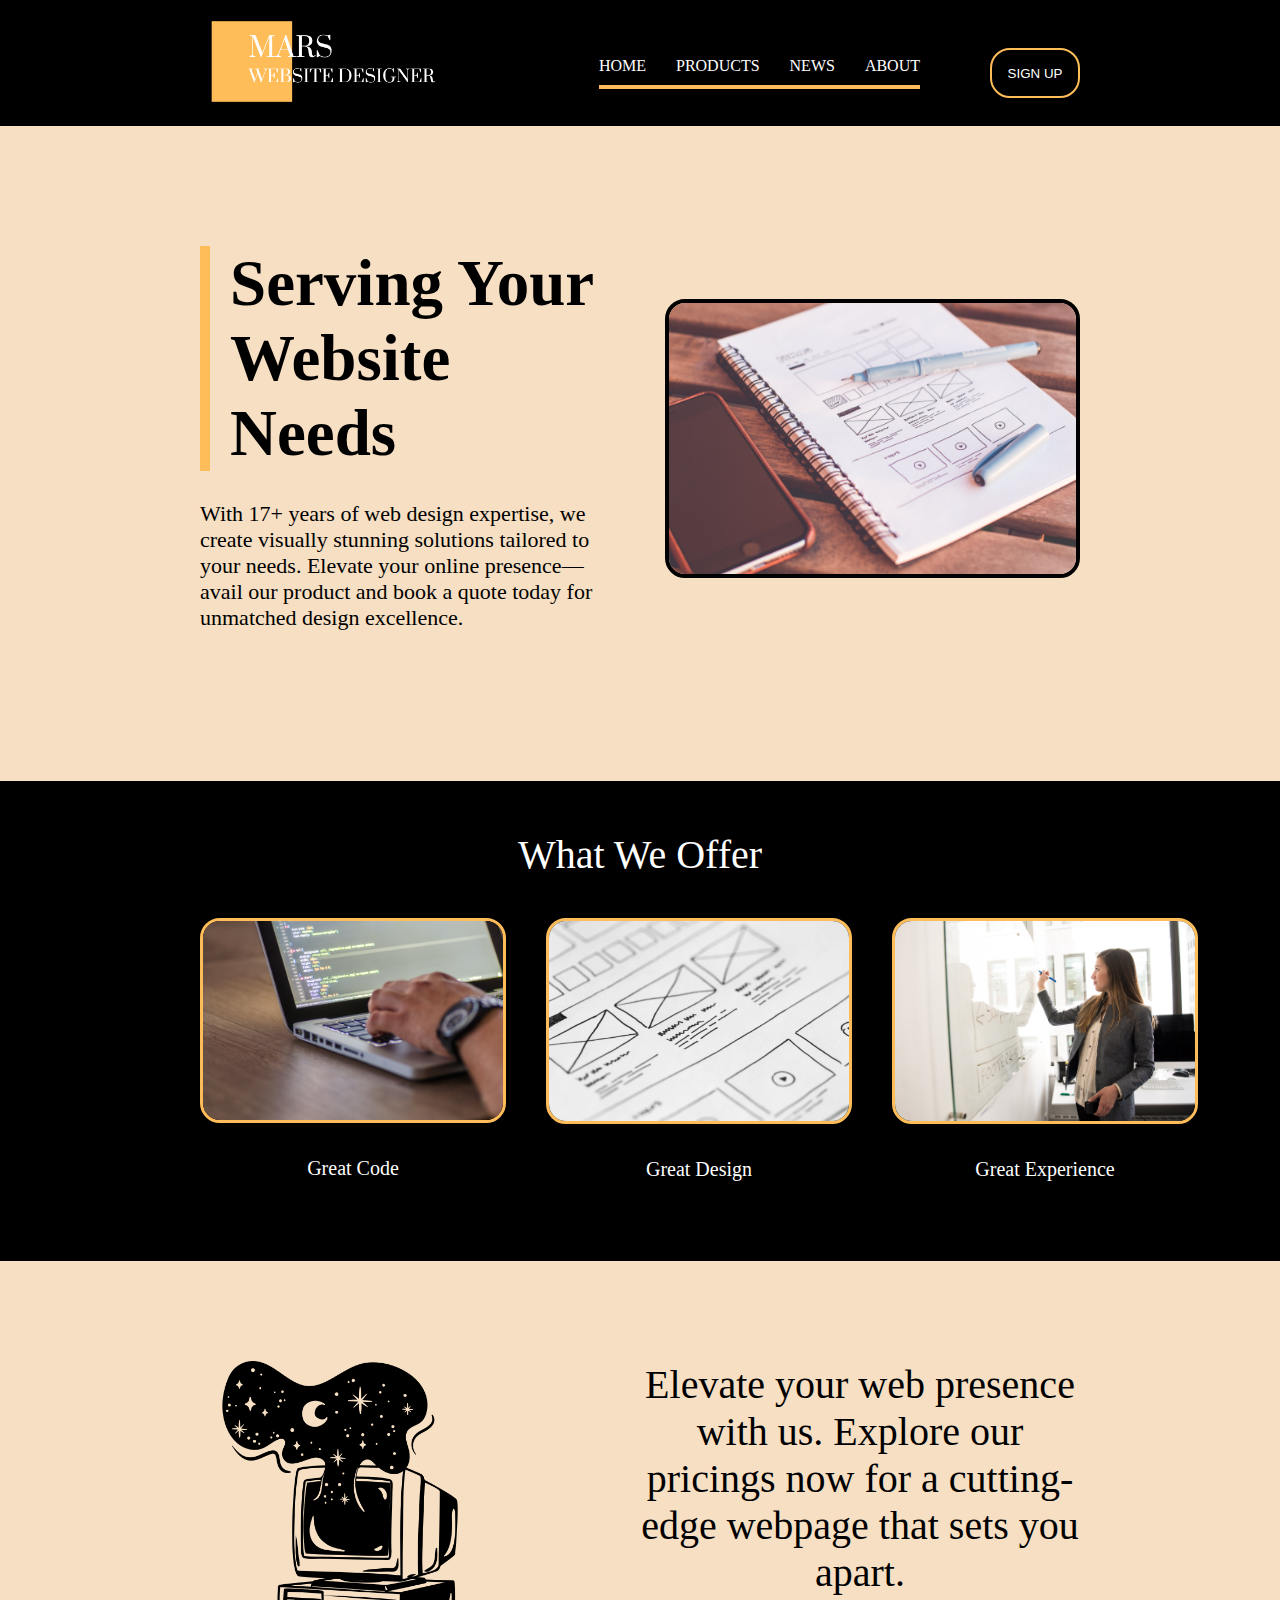
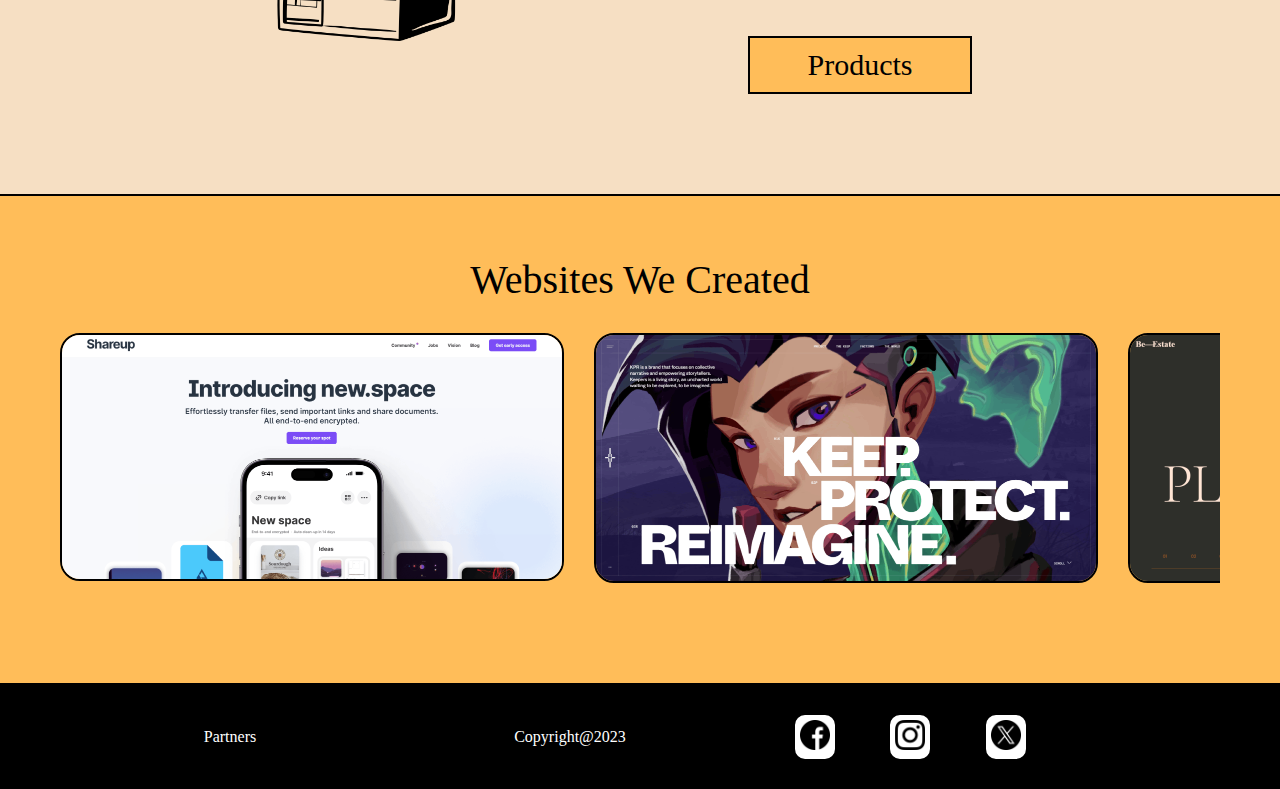
==== index.html @ 75f7fe82 "Moved Index to Root" ====
<!DOCTYPE html>
<html lang="en">
<head>
    <meta charset="UTF-8">
    <meta name="viewport" content="width=device-width, initial-scale=1.0">
    <title>Company Name: Home Page</title>
    <link rel="stylesheet" href="styles/styles.css">
</head>
<body>
   <div class="container">
        <div class="header content">
            <div class="left-side">
                <img src="resources/logo.png" alt="logo">
            </div>
            <div class="right-side">
                <ul>
                    <li><a href="#">HOME</a></li>
                    <li><a href="#">PRODUCTS</a></li>
                    <li><a href="#">NEWS</a></li>
                    <li><a href="#">ABOUT</a></li> 
                </ul>
                <a href="#"><button>SIGN UP</button></a>
            </div>
        </div>

        <div class="hero content">
            <div class="left-side">
                <div class="main-text">
                    <p>Serving Your Website Needs</p>
                </div>
                <div class="supplement-text">
                    <p>With 17+ years of web design expertise, we create visually stunning
                         solutions tailored to your needs. Elevate your online presence—avail our 
                         product and book a quote today for unmatched design excellence.</p>
                </div>
            </div>         
            <div class="right-side">
                    <img src="resources/homepage/hero.jpg" alt="Designing Image">
            </div>
        </div>

        <div class="offer-section content">
            <div class="top-content">
                <p>What We Offer</p>
            </div>
            <div class="bottom-content">
                <div class="first-offer offer">
                    <div class="top">
                        <img src="resources/homepage/coding.jpg" alt="Coding Image">
                    </div>
                    <div class="bottom">
                        <p>Great Code</p>
                    </div>
                </div>
                <div class="second-offer offer">
                    <div class="top">
                        <img src="resources/homepage/design.jpg" alt="Deisgn Image">
                    </div>
                    <div class="bottom">
                        <p>Great Design</p>
                    </div>
                </div>
                <div class="third-offer offer">
                    <div class="top">
                        <img src="resources/homepage/experience.jpg" alt="Experience Image">
                    </div>
                    <div class="bottom">
                        <p>Great Experience</p>
                    </div>
                </div>
            </div>
        </div>

        <div class="product-section content">
            <div class="left-side">
                <img src="resources/homepage/videogame.png" alt="Creativity Image">
            </div>

            <div class="right-side">
                <p>Elevate your web presence with us. Explore our pricings now for a cutting-edge 
                    webpage that sets you apart.
                </p>
                <a href="#">Products</a>
            </div>
        </div>

        <div class="portfolio-section content">
            <div class="top-content">
                <p>Websites We Created</p>
            </div>
            <div class="image-wrapper">
                <div class="image-list">
                    <img src="resources/homepage/picture_sliders/image_1.png" alt="website 1" class="image-item">
                    <img src="resources/homepage/picture_sliders/image_2.png" alt="website 2" class="image-item">
                    <img src="resources/homepage/picture_sliders/image_3.png" alt="website 3" class="image-item">
                    <img src="resources/homepage/picture_sliders/image_4.png" alt="website 4" class="image-item">
                    <img src="resources/homepage/picture_sliders/image_5.png" alt="website 5" class="image-item">
                    <img src="resources/homepage/picture_sliders/image_6.png" alt="website 6" class="image-item">
                </div>
            </div>
        </div>
        
        <div class="footer content">
            <a href="#">Partners</a>
            <p>Copyright@2023</p>
            <div class="social-media">
                <a href="https://www.facebook.com" target="_blank" class="logo"><img src="resources/homepage/social_media/facebook.png" alt="Facebook Logo" class="soc-med"></a>
                <a href="https://www.instagram.com" target="_blank" class="logo"><img src="resources/homepage/social_media/instagram.png" alt="Instagram Logo" class="soc-med"></a>
                <a href="https://www.twitter.com" target="_blank" class="logo"><img src="resources/homepage/social_media/twitter.png" alt="Twitter Logo" class="soc-med"></a>
            </div>
        </div>
   </div> 
</body>
</html>
---- styles/styles.css ----
body{
    margin: 0;
    padding: 0;
    background-color: #f6dfc3;
}

.container{
    display: flex;
    flex-direction: column;
}

.content{
    padding: 0 200px;
}

p{
    margin: 0px;
}

.header{
    display: flex;
    background-color: black;
    color: white;
    align-items: center;
    justify-content: space-between;
}

.header *{
    flex: 1;
}

.header .left-side img{
    width: 240px;
    padding-top: 10px;    
}

.header .right-side{
    display: flex;
    justify-content: center;
    align-items: center;
    gap: 70px;
    padding-top: 20px;
}
.header .right-side *{
    flex: 1;
}

.header .right-side ul{
    list-style-type: none;
    display: flex;
    padding: 0;
    gap: 30px;
    border-bottom: 4px solid #FFBD59;
    padding-bottom: 10px;
}

.header .right-side ul li{
    flex: 1;
}

.header .right-side ul li a{
    text-decoration: none;
    color: white;
}

.header .right-side button{
    border: 2px solid #FFBD59;
    color: white;
    background-color: black;
    border-radius: 20px;
    height: 50px;
    width: 90px;
}

.hero{
    padding-top: 120px;
    padding-bottom: 150px;
    display: flex;
    justify-content: space-between;
    gap: 50px;
}

.hero *{
    flex: 1;
}

.hero .left-side{
    display: flex;
    flex-direction: column;
    gap: 30px;
}

.hero .left-side .main-text{
    font-size: 65px;
    font-weight: bold;
    flex-basis:auto;
    border-left: 10px solid #FFBD59;
    padding-left: 20px;
}


.hero .left-side .supplement-text{
    font-size: 22px;
    
}

.hero .right-side{
    display: flex;
    align-items: center;
    justify-content: center;
}

.hero .right-side img{
    width: 200px;
    border: 4px solid black;
    border-radius: 20px;
}

.offer-section{
    background-color: black;
    display: flex;
    flex-direction: column;
    color: white;
    padding-top: 50px;
    padding-bottom: 80px;
    justify-content: center;
    gap: 40px;
}

.offer-section .offer{
    display: flex;
    flex-direction: column;
    gap: 30px;
}

.offer-section .offer *{
    flex: 1;
}

.offer-section .top-content{
    font-size: 40px;
    text-align: center;
}

.offer-section .bottom-content{
    display: flex;
    justify-content: space-between;
    gap: 40px;
}

.offer-section .bottom-content *{
    flex: 1;
}

.offer-section .bottom-content .top img{
    width: 300px;
    border: 3px solid #FFBD59;
    border-radius: 20px;
}

.offer-section .bottom-content .bottom p{
    text-align: center;
    font-size: 20px;
    
}

.product-section{
    display: flex;
    padding-top: 100px;
    padding-bottom: 100px;
}

.product-section *{
    flex: 1;
}

.product-section .left-side img{
    width: 280px;
}

.product-section .right-side{
    display: flex;
    flex-direction: column;
    gap: 40px;
    text-align: center;
    align-items: center;
    justify-content: space-between;
}

.product-section .right-side p{
    font-size: 40px;
}

.product-section .right-side a{
    text-decoration: none;
    color: black;
    background-color: #FFBD59;
    padding: 10px;
    border: 2px solid black;
    font-size: 30px;
    display: inline-block;
    width: 200px;
}

.portfolio-section{
    padding-top: 60px;
    padding-bottom: 100px;
    background-color: #FFBD59;
    display: flex;
    flex-direction: column;
    gap: 30px;
    padding-left: 60px;
    padding-right: 60px;
    border-top: 2px solid black;
    border-bottom: 2px solid black;
}

.portfolio-section .top-content{
    text-align: center;
    font-size: 40px;
    color: black;
}

.portfolio-section .image-wrapper .image-list{
    display: grid;
    grid-template-columns: repeat(6, 1fr);
    gap: 30px;
    overflow-x: auto;
}

.portfolio-section .image-wrapper .image-list::-webkit-scrollbar{
    display: none;
}

.portfolio-section .image-wrapper .image-list .image-item{
    width: 500px;
    object-fit: cover;
    border: 2px solid black;
    border-radius: 20px;
}

.footer{
    display: flex;
    justify-content: space-between;
    padding: 30px 200px 30px 60px;
    background-color: black;
    color: white;
    align-items: center;
    text-align: center;
}

.footer *{
    flex: 1;
}

.footer a{
    text-decoration: none;
    color: white;
}

.footer .social-media{
    display: flex;
    gap: 1px;
    justify-content:space-evenly;
    align-items: center;
}

.footer .social-media *{
    flex-grow: 0;
}

.footer .social-media a{
    background-color: white;
    padding: 3px;
    margin: 0;
    border: 2px solid white;
    border-radius: 10px;
}

.footer .social-media a img{
    width: 30px;
}
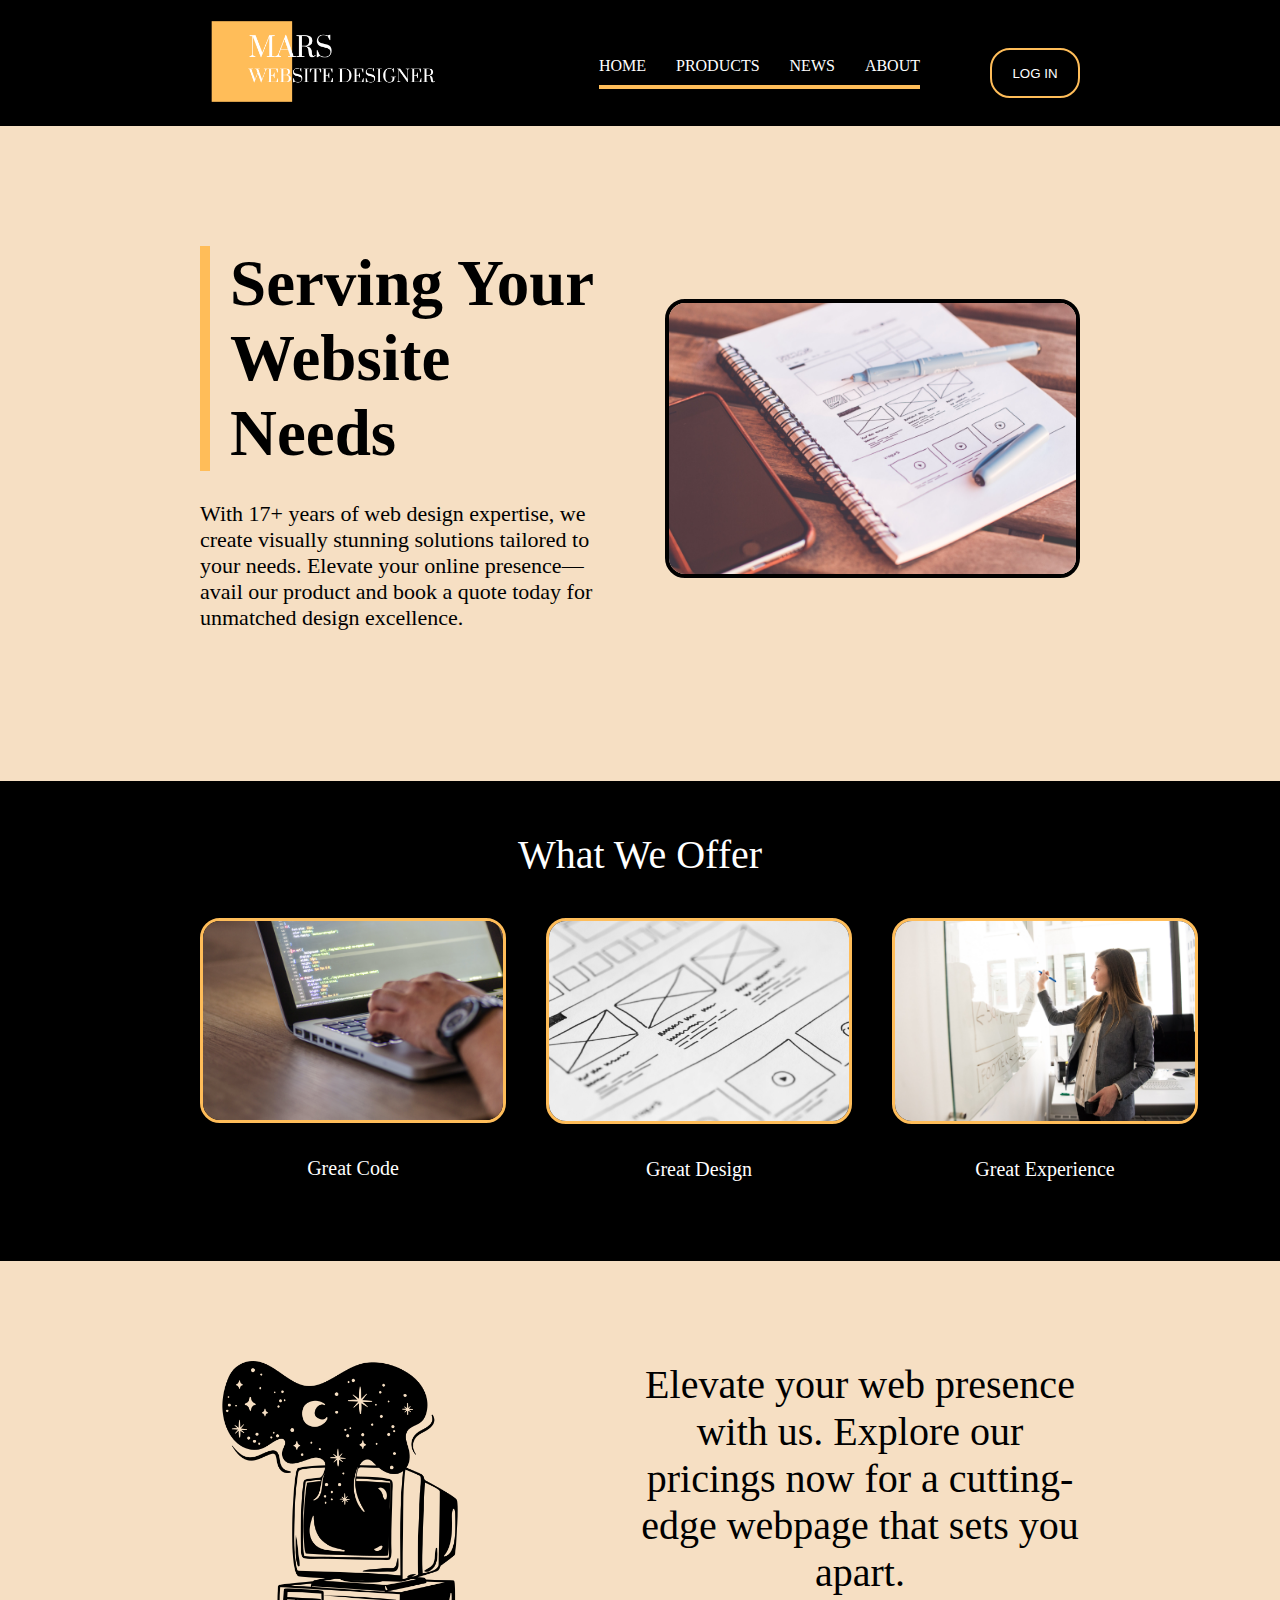
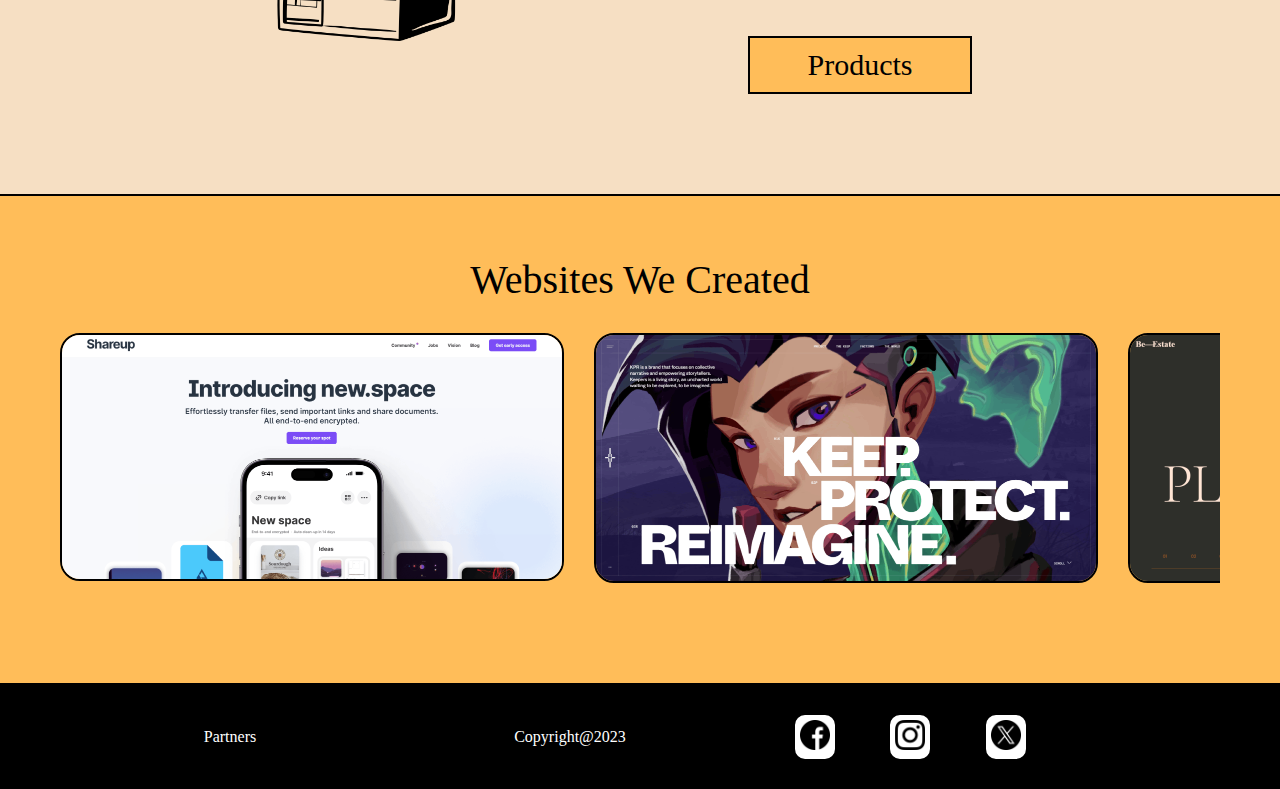
==== commit fc21f798: "Finished About Us Page" ====
--- a/index.html
+++ b/index.html
@@ -15,11 +15,11 @@
             <div class="right-side">
                 <ul>
                     <li><a href="#">HOME</a></li>
-                    <li><a href="#">PRODUCTS</a></li>
+                    <li><a href="pages/products.html">PRODUCTS</a></li>
                     <li><a href="#">NEWS</a></li>
-                    <li><a href="#">ABOUT</a></li> 
+                    <li><a href="pages/about_us.html">ABOUT</a></li> 
                 </ul>
-                <a href="#"><button>SIGN UP</button></a>
+                <a href="#"><button>LOG IN</button></a>
             </div>
         </div>
 
@@ -80,7 +80,7 @@
                 <p>Elevate your web presence with us. Explore our pricings now for a cutting-edge 
                     webpage that sets you apart.
                 </p>
-                <a href="#">Products</a>
+                <a href="pages/products.html">Products</a>
             </div>
         </div>
 
--- a/styles/styles.css
+++ b/styles/styles.css
@@ -70,6 +70,12 @@
     border-radius: 20px;
     height: 50px;
     width: 90px;
+}
+
+.header .right-side button:hover{
+    color: black;
+    background-color: #FFBD59;
+    border: 2px solid black;
 }
 
 .hero{
@@ -280,3 +286,180 @@
 .footer .social-media a img{
     width: 30px;
 }
+
+.product-hero{
+    display: flex;
+    align-items: center;
+    justify-content: center;
+    background-color: #FFBD59;
+    border-bottom: 2px solid;
+    padding-top: 60px;
+    padding-bottom: 60px;
+    padding-left: 0;
+    padding-right: 0;
+}
+
+.product-hero .splash-background{
+    flex-grow: 1;
+    display: flex;
+    flex-wrap: wrap;
+    padding-top: 60px;
+    padding-bottom: 100px;
+    padding-left: 200px;
+    padding-right: 200px;
+    text-align: center;
+}
+
+.product-hero .splash-background p{
+    font-size: 100px;
+    font-weight: bold;
+    flex: 1;
+}
+
+.product-hero .splash-background span{
+    color:#f8e7cd;
+    -webkit-text-stroke-width: 2px;
+    -webkit-text-stroke-color: black;
+}
+
+.product-product-section{
+    display: flex;
+    flex-direction: column;
+    gap: 30px;
+    padding-top: 100px;
+    padding-bottom: 100px;
+}
+
+.product-product-section .top-column{
+    text-align: center;
+    font-size: 32px;
+}
+
+.product-product-section .bottom-column{
+    display: flex;
+    flex-wrap: wrap;
+    gap: 30px;
+}
+
+.product-product-section .bottom-column .plan{
+    flex: 1;
+    background-color: white;
+    padding: 30px;
+    border-radius: 20px;
+    border: 2px solid black;
+}
+
+.product-product-section .bottom-column .plan .plan-info{
+    font-size: 25px;
+    display: flex;
+    flex-direction: column;
+    gap: 10px;
+    padding-right: 40px;
+}
+
+
+.product-product-section .bottom-column .plan .plan-info button{
+    padding: 5px;    
+    color: white;
+    background-color: purple;
+    border-radius: 10px;
+}
+
+.product-product-section .bottom-column .plan .plan-details{
+    display: flex;
+    flex-direction: column;
+    padding-top: 20px;
+    gap: 15px;
+}
+
+
+.product-product-section .bottom-column .plan .plan-details p{
+    font-weight: lighter;
+}
+
+.founder-section{
+    display: flex;
+    padding-top: 100px;
+    padding-bottom: 100px;
+    gap: 60px;
+}
+
+.founder-section *{
+    flex: 1;
+}
+
+
+.founder-section .left-side h1{
+    padding-top: 100px;
+    font-size: 100px;
+    margin: 0; 
+    text-align: center;
+}
+
+.founder-section .left-side p{
+    font-size: 25px;
+    text-align: justify;
+    border-left: 10px solid #FFBD59;
+    padding-left: 15px;
+}
+
+.founder-section .right-side{
+    display: flex;
+    justify-content: center;
+    align-items: center;
+}
+
+.founder-section .right-side img{
+    flex: 0;
+    width: 400px;
+    border: 2px solid black;
+    border-radius: 100px;
+}
+
+.co-founder-section{
+    background-color:#FFBD59;
+    border-top: 2px solid black;
+    padding-top: 70px;
+    padding-bottom: 100px;
+    display: flex;
+    flex-direction: column;
+    gap: 50px;
+}
+
+.co-founder-section .top{
+    text-align: center;
+    font-size: 40px;
+}
+
+.co-founder-section .bottom{
+    display: flex;
+    gap: 60px;
+
+}
+
+.co-founder-section .bottom .co-worker{
+    display: flex;
+    flex: 1;
+    justify-content: center;
+    align-items: center;
+    flex-direction: column;
+    padding: 30px;
+    border-radius: 30px;
+    background-color: #f8e7cd;
+}
+
+.co-founder-section .bottom .co-worker *{
+    flex: 1;
+    flex-grow: 0;
+}
+
+.co-founder-section .bottom .co-worker img{
+    width: 200px;
+    border: 2px solid black;
+    border-radius: 20px;
+}
+
+.co-founder-section .bottom .co-worker h2{
+    font-size: 40px;
+    font-weight:400;
+}